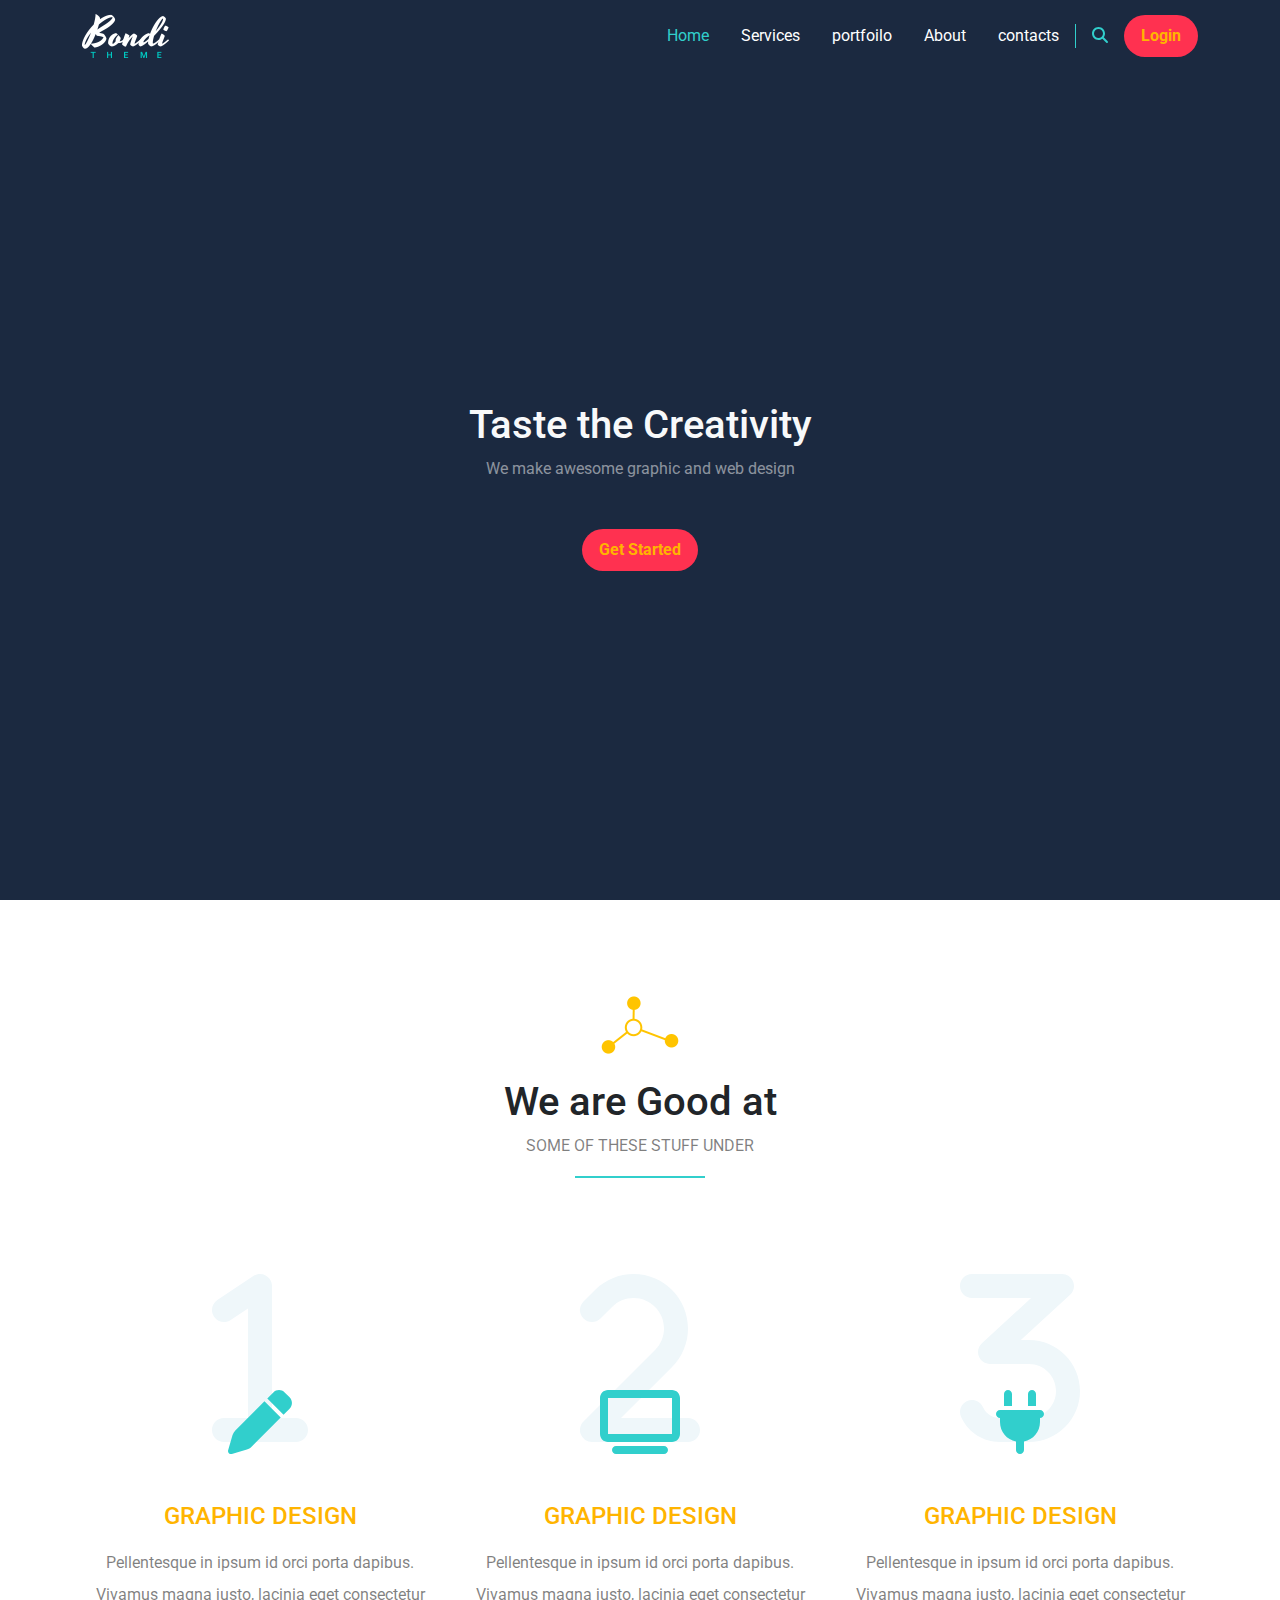
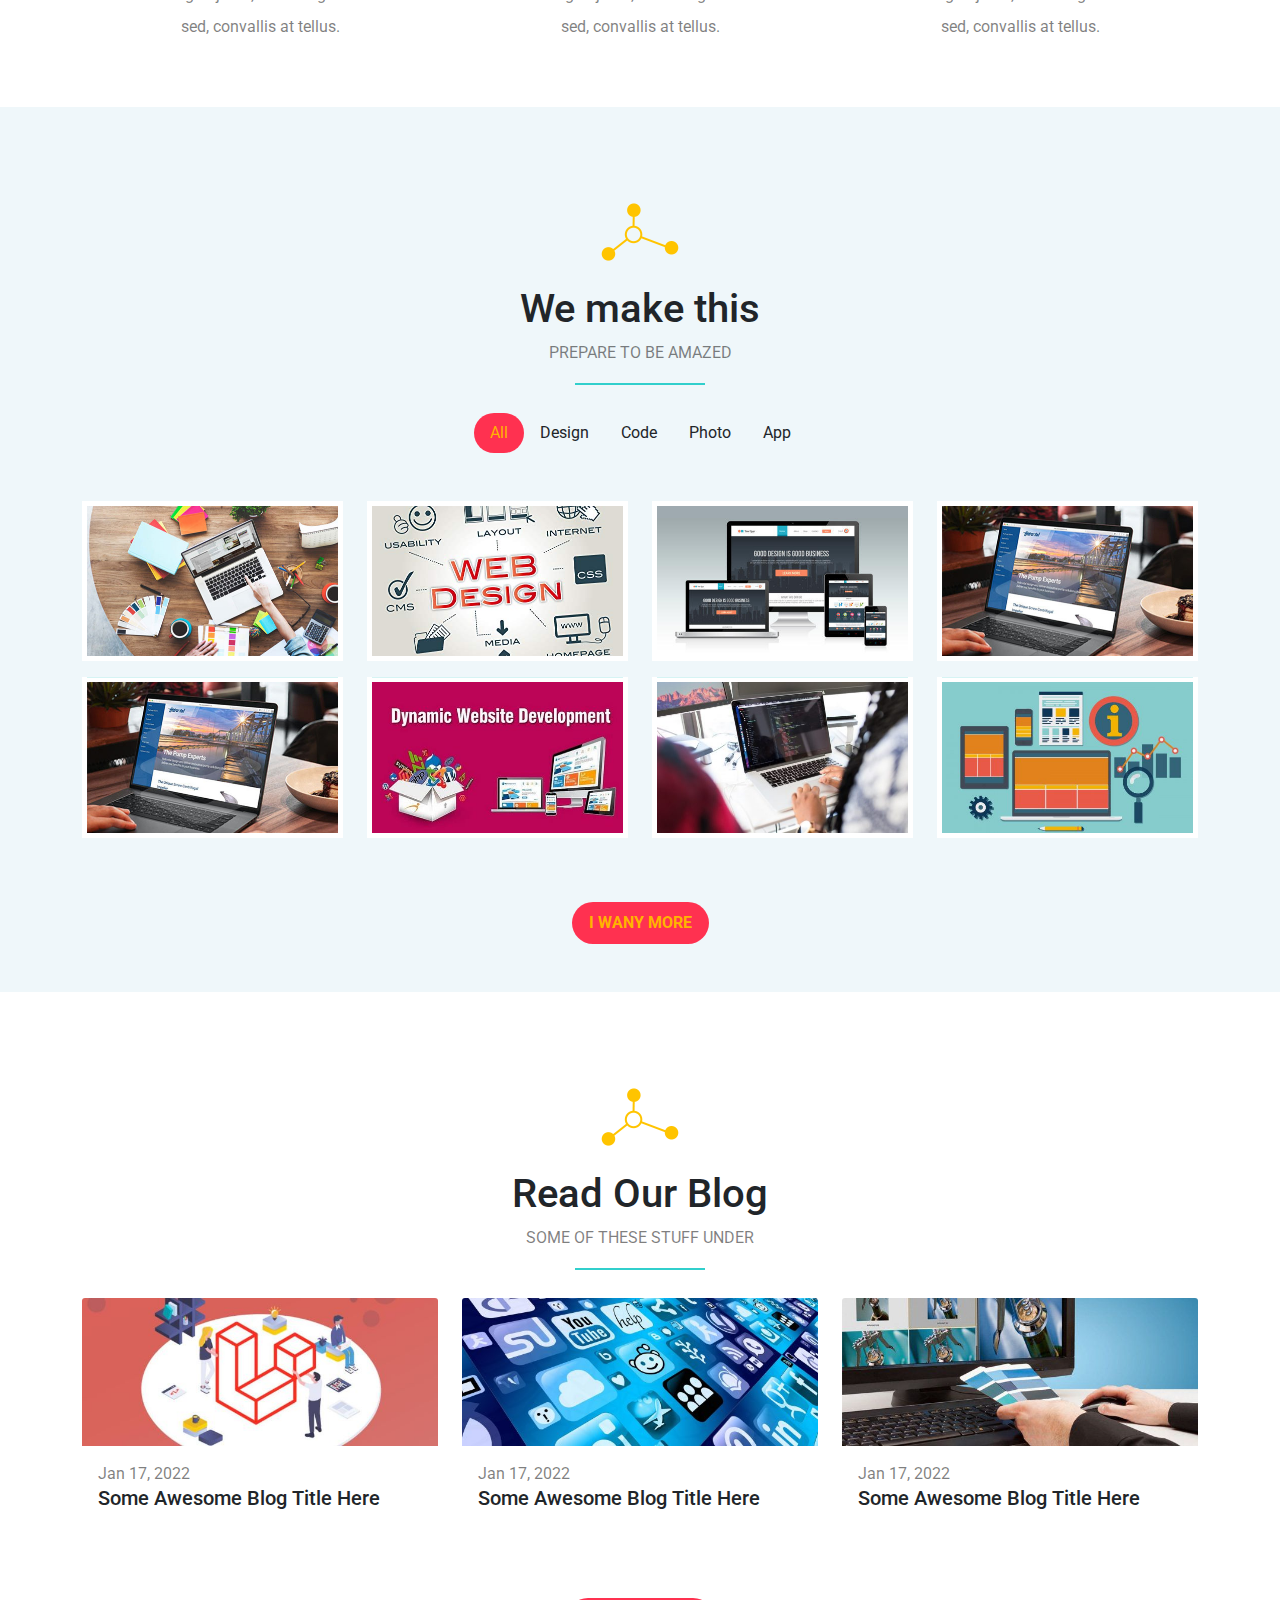
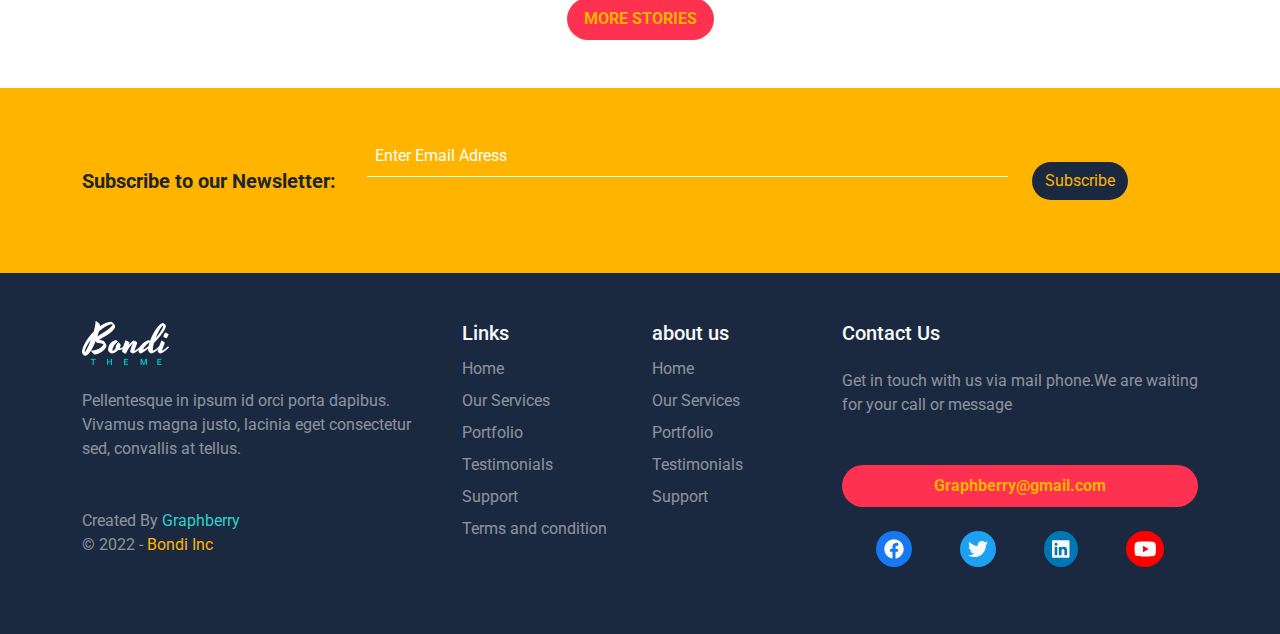
==== index.html @ 6ed1981e "first structure" ====
<!DOCTYPE html>
<html lang="en">
<head>
    <meta charset="UTF-8">
    <meta http-equiv="X-UA-Compatible" content="IE=edge">
    <meta name="viewport" content="width=device-width, initial-scale=1.0">
    <link rel="stylesheet" href="css/bootstrap.min.css">
    <link rel="stylesheet" href="css/all.min.css">
    <link rel="stylesheet" href="css/bondi.css">
    <link rel="preconnect" href="https://fonts.googleapis.com">
    <link rel="preconnect" href="https://fonts.gstatic.com" crossorigin>
    <link href="https://fonts.googleapis.com/css2?family=Roboto:wght@100;300;400&display=swap" rel="stylesheet">
    <title>Bondi</title>
</head>
<body>
    <nav class="navbar navbar-expand-lg sticky-top">
        <div class="container">
          <a class="navbar-brand" href="#">
            <img src="imgs/logo.png" alt="">
        </a>
          <button class="navbar-toggler" 
                  type="button"
                   data-bs-toggle="collapse" 
                   data-bs-target="#main" 
                   aria-controls="main" 
                   aria-expanded="false" 
                   aria-label="Toggle navigation">
            <i class="fa-solid fa-bars-staggered"></i>
          </button>
          <div class="collapse navbar-collapse" id="main">
            <ul class="navbar-nav ms-auto mb-2 mb-lg-0">
              <li class="nav-item">
                <a class="nav-link active p-2 p-lg-3" aria-current="page" href="#">Home</a>
              </li>
              <li class="nav-item">
                <a class="nav-link p-lg-3" href="#">Services</a>
              </li>
              <li class="nav-item">
                <a class="nav-link p-lg-3" href="#">portfoilo</a>
              </li>
              <li class="nav-item">
                <a class="nav-link p-lg-3" href="#">About</a>
              </li>
              <li class="nav-item">
                <a class="nav-link p-lg-3" href="#">contacts</a>
              </li>
            </ul>
            <div class="search ps-3 pe-3 d-none d-lg-block">
                <i class="fa-solid fa-magnifying-glass"></i>
            </div>
            <a href="#" class="btn main-btn rounded-pill">Login</a>
          </div>
        </div>
      </nav>
      <!-- landing -->
      <div class="landing d-flex justify-content-center align-items-center">
        <div class="text-center text-light">
            <h1 class="heading">Taste the Creativity</h1>
            <p class="fs-6 text-white-50 mb-5">We make awesome graphic and web design</p>
            <a href="#" class="btn main-btn rounded-pill">Get Started</a>
        </div>
      </div>
      <!-- features -->
      <div class="features text-center pt-5 pb-5">
        <div class="container">
            <div class="main-title mt-5 mb-5 position-relative">
                <img src="imgs/title.png" class="mb-4"alt="features-title">
                <h1>We are Good at</h1>
                <p class="text-uppercase text-black-50">some of these stuff under</p>
            </div>
            <div class="row">
                <div class="col-md-6 col-lg-4">
                    <div class="feat">
                        <div class="icon-holder mb-5 mt-5 position-relative">
                            <i class="fa-solid fa-1 position-absolute bottom-0 number"></i>
                            <i class="fa-solid fa-pen position-absolute bottom-0 icon fa-4x"></i>
                        </div>
                        <h4 class="text-uppercase mb-3 mt-3">graphic design</h4>
                        <p class="text-black-50 lh-lg">Pellentesque in ipsum id orci porta dapibus. 
                            Vivamus magna justo, lacinia eget consectetur
                             sed, convallis at tellus.</p>
                    </div>
                </div>
                <div class="col-md-6 col-lg-4">
                    <div class="feat">
                        <div class="icon-holder mb-5 mt-5 position-relative">
                            <i class="fa-solid fa-2 position-absolute bottom-0 number"></i>
                            <i class="fa-solid fa-tv position-absolute bottom-0 icon fa-4x"></i>
                        </div>
                        <h4 class="text-uppercase mb-3 mt-3">graphic design</h4>
                        <p class="text-black-50 lh-lg">Pellentesque in ipsum id orci porta dapibus. 
                            Vivamus magna justo, lacinia eget consectetur
                             sed, convallis at tellus.</p>
                    </div>
                </div>
                <div class="col-md-6 col-lg-4">
                    <div class="feat">
                        <div class="icon-holder mb-5 mt-5 position-relative">
                            <i class="fa-solid fa-3 position-absolute bottom-0 number"></i>
                            <i class="fa-solid fa-plug position-absolute bottom-0 icon fa-4x"></i>
                        </div>
                        <h4 class="text-uppercase mb-3 mt-3">graphic design</h4>
                        <p class="text-black-50 lh-lg">Pellentesque in ipsum id orci porta dapibus. 
                            Vivamus magna justo, lacinia eget consectetur
                             sed, convallis at tellus.</p>
                    </div>
                </div>
            </div>
        </div>
      </div>
      <!-- our work -->
      <div class="our-work text-center pt-5 pb-5">
        <div class="container">
            <div class="main-title mt-5 mb-5 position-relative">
                <img src="imgs/title.png" class="mb-4"alt="features-title">
                <h1>We make this</h1>
                <p class="text-uppercase text-black-50">prepare to be amazed</p>
            </div>
            <ul class="list-unstyled d-flex justify-content-center mt-5 mb-5">
                <li class="active rounded-pill">All</li>
                <li>Design</li>
                <li>Code</li>
                <li>Photo</li>
                <li>App</li>
            </ul>
            <div class="row">
                <div class="col-sm-6 col-md-4 col-lg-3">
                    <div class="box bg-white mb-3" data-work="Design">
                    <img src="imgs/work-01.jpg" alt="" class="img-fluid">
                    </div>
                </div>
                <div class="col-sm-6 col-md-4 col-lg-3">
                    <div class="box bg-white mb-3" data-work="Design">
                    <img src="imgs/work-02.jpg" alt="" class="img-fluid">
                    </div>
                </div>
                <div class="col-sm-6 col-md-4 col-lg-3">
                    <div class="box bg-white mb-3" data-work="Design">
                    <img src="imgs/work-03.jpg" alt="" class="img-fluid">
                    </div>
                </div>
                <div class="col-sm-6 col-md-4 col-lg-3">
                    <div class="box bg-white mb-3" data-work="Design">
                    <img src="imgs/work-04.jpg" alt="" class="img-fluid">
                    </div>
                </div>
                <div class="col-sm-6 col-md-4 col-lg-3">
                    <div class="box bg-white mb-3" data-work="Design">
                    <img src="imgs/work-04.jpg" alt="" class="img-fluid">
                    </div>
                </div>
                <div class="col-sm-6 col-md-4 col-lg-3">
                    <div class="box bg-white mb-3" data-work="Design">
                    <img src="imgs/work-06.jpg" alt="" class="img-fluid">
                    </div>
                </div>
                <div class="col-sm-6 col-md-4 col-lg-3">
                    <div class="box bg-white mb-3" data-work="Design">
                    <img src="imgs/work-07.jpg" alt="" class="img-fluid">
                    </div>
                </div>
                <div class="col-sm-6 col-md-4 col-lg-3">
                    <div class="box bg-white mb-3" data-work="Design">
                    <img src="imgs/work-08.jpg" alt="" class="img-fluid">
                    </div>
                </div>
            </div>
            <div class="d-flex justify-content-center mt-5">
                <a href="#" class="btn main-btn rounded-pill text-uppercase">I wany more</a>
            </div>
        </div>
      </div>
      <!-- blog -->
      <div class="blog pt-5 pb-5 ">
        <div class="container">
            <div class="main-title mt-5 mb-5 position-relative text-center">
                <img src="imgs/title.png" class="mb-4"alt="features-title">
                <h1>Read Our Blog</h1>
                <p class="text-uppercase text-black-50">some of these stuff under</p>
            </div>
            <div class="row">
                <div class="col-md-6 col-lg-4">
                    <div class="card mb-3" >
                        <img src="imgs/blog-1.jpg" class="card-img-top" alt="...">
                        <div class="card-body">
                            <span class="text-black-50">Jan 17, 2022</span>
                          <h5 class="card-title">Some Awesome Blog Title Here</h5>
                        </div>
                      </div>
                </div>
                <div class="col-md-6 col-lg-4">
                    <div class="card mb-3" >
                        <img src="imgs/blog-3.jpg" class="card-img-top" alt="...">
                        <div class="card-body">
                            <span class="text-black-50">Jan 17, 2022</span>
                          <h5 class="card-title">Some Awesome Blog Title Here</h5>
                        </div>
                      </div>
                </div>
                <div class="col-md-6 col-lg-4">
                    <div class="card mb-3" >
                        <img src="imgs/blog-2.jpg" class="card-img-top" alt="...">
                        <div class="card-body">
                            <span class="text-black-50">Jan 17, 2022</span>
                          <h5 class="card-title">Some Awesome Blog Title Here</h5>
                        </div>
                      </div>
                </div>

            </div>
            <div class="d-flex justify-content-center mt-5">
                <a href="test.html" class="btn main-btn rounded-pill text-uppercase"> more stories</a>
            </div>
        </div>
      </div>
      <!-- subscribe -->
      <div class="subscribe pb-5 pt-5">
        <div class="container">
            <form class="row align-items-center">
                <div class="col-md-6 col-lg-3">
                    <div class="fw-bold fs-5">Subscribe to our Newsletter:</div>
                </div>
                <div class="col-md-6 col-lg-7">
                    <input type="text" class="input-email w-100 bg-transparent text-light p-2 mb-3 mb-lg-5 " placeholder="Enter Email Adress">
                </div>
                <div class="col-md-6 col-lg-2">
                    <a href="#" class="btn rounded-pill sub-btn ">Subscribe</a>
                </div>
            </form>
        </div>
      </div>
      <!-- footer -->
      <div class="footer pt-5 pb-5 text-white-50">
        <div class="container">
            <div class="row">
                <div class="col-md-6 col-lg-4">
                    <div class="info">
                        <img src="imgs/logo.png" alt="">
                        <p class="mt-4 mb-5">Pellentesque in ipsum id orci porta dapibus. Vivamus magna justo, lacinia eget consectetur sed, convallis at tellus.</p>
                    </div>
                    <div class="copy-right mb-4">
                        Created By <span>Graphberry</span> 
                        <div>&copy; 2022 - <span>Bondi Inc</span> </div>
                    </div>

                </div>
                <div class="col-md-6 col-lg-2">
                    <div class="links">
                        <h5 class="text-light">Links</h5>
                        <ul class="list-unstyled lh-lg">
                            <li>Home</li>
                            <li>Our Services</li>
                            <li>Portfolio</li>
                            <li>Testimonials</li>
                            <li>Support</li>
                            <li>Terms and condition</li>
                        </ul>
                    </div>
                </div>
                <div class="col-md-6 col-lg-2">
                    <div class="links">
                        <h5 class="text-light">about us</h5>
                        <ul class="list-unstyled lh-lg">
                            <li>Home</li>
                            <li>Our Services</li>
                            <li>Portfolio</li>
                            <li>Testimonials</li>
                            <li>Support</li>
                            
                        </ul>
                    </div>
                </div>
                <div class="col-md-6 col-lg-4">
                    <div class="contact">
                        <h5 class="text-light">Contact Us</h5>
                        <p class="mt-4 mb-5">Get in touch with us via mail phone.We are waiting for your call or message</p>
                        <a href="#" class="btn main-btn w-100 rounded-pill mb-4">Graphberry@gmail.com</a>
                    </div>
                    <div class="icons d-flex justify-content-center align-items-center">
                        <ul class="d-flex gap-5 list-unstyled">
                           <li><a href="" class="d-block text-light"><i class="fa-brands fa-facebook fa-lg p-2 face rounded-circle"></i></a></li>
                           <li><a href="" class="d-block text-light"><i class="fa-brands fa-twitter fa-lg  p-2 twit rounded-circle"></i></a></li>
                           <li><a href="" class="d-block text-light"><i class="fa-brands fa-linkedin fa-lg  p-2 linked rounded-circle"></i></a></li>
                           <li><a href="" class="d-block text-light"><i class="fa-brands fa-youtube fa-lg  p-2 yout rounded-circle"></i></a></li>
                        </ul>
                    </div>
                </div>
            </div>
        </div>
      </div>

    <script src="js/all.min.js"></script>
    <script src="js/bootstrap.bundle.min.js"></script>
</body>
</html>
---- css/bondi.css ----
:root{
    --bg-dark:#1b2940;
    --bg-green:#31cfcc;
    --btn-color:#ff3150;
    --yellow-color:#ffb400;
    --section-color:#eff7fa;
}
body{
    font-family: 'Roboto', sans-serif;
}
/* navbar */
.navbar{
    background-color: var(--bg-dark);
}
.navbar .navbar-nav .nav-link{
    color: white;
}
.navbar .navbar-nav .nav-link.active,
.navbar .navbar-nav .nav-link:focus,
.navbar .navbar-nav .nav-link:hover{
    color: var(--bg-green);
}
.navbar .search{
    border-left: 1px solid var(--bg-green);

}
.navbar .search svg{
    color: var(--bg-green);
}
.navbar .navbar-toggler{
    color: white;
    font-size: 20px;
    border-color: white;
}
.navbar .navbar-toggler:focus{
    box-shadow: none;
    border-color: var(--bg-green);

}
.main-btn{
    background-color: var(--btn-color);
    color: var(--yellow-color);
    padding: 0.5rem 1rem;
    font-weight: bold;
    outline: none;
}
.main-btn:focus,
.main-btn:hover{
    color: var(--yellow-color);
    border-color: transparent;
}
.landing{
    background-color: var(--bg-dark);
    min-height: calc(100vh - 72px);
}
/* features */
.main-title::after{
    content: "";
    position: absolute;
    width: 130px;
    height: 2px;
    bottom: -20px;
    left: 50%;
    transform: translate(-50%);
    -webkit-transform: translate(-50%);
    -moz-transform: translate(-50%);
    -ms-transform: translate(-50%);
    -o-transform: translate(-50%);
    background-color: var(--bg-green);
}
.features .icon-holder{
    height: 200px;
}
.features .icon-holder svg{
    left:50%;
    transform: translate(-50%);
    -webkit-transform: translate(-50%);
    -moz-transform: translate(-50%);
    -ms-transform: translate(-50%);
    -o-transform: translate(-50%);
}
.features .feat h4{
    color: var(--yellow-color);
}
.features .number{
    font-size: 12rem;
    color:var(--section-color) ;
}
.features .icon{
    color: var(--bg-green);
}
/* our work */
.our-work{
    background-color: var(--section-color);
}
.our-work ul .active{
    background-color: var(--btn-color);
    color: var(--yellow-color);
}
.our-work ul li{
      padding: 0.5rem 1rem;
      cursor: pointer;

}
.our-work ul li:not(.active):hover{
    color: var(--yellow-color);
}
.our-work .box{
    padding: 5px;
    overflow: hidden;
    position: relative;
}
.our-work .box::before{
    content: attr(data-work);
    position: absolute;
    background-color: rgb(109 218 216 / 69%);
    width: calc(100% - 10px);
    height: calc(100% - 10px);
    display: flex;
    align-items: center;
    justify-content: center;
    font-size: 1.5rem;
    color: white;
    font-weight: bold;
    transition: 0.3s;
    -webkit-transition: 0.3s;
    -moz-transition: 0.3s;
    -ms-transition: 0.3s;
    -o-transition: 0.3s;
    transform: translateY(calc(-100% - 5px));
    -webkit-transform: translateY(calc(-100% - 5px));
    -moz-transform: translateY(calc(-100% - 5px));
    -ms-transform: translateY(calc(-100% - 5px));
    -o-transform: translateY(calc(-100% - 5px));
}
.our-work .box:hover:before{
    transform: translateY(0);
    -webkit-transform: translateY(0);
    -moz-transform: translateY(0);
    -ms-transform: translateY(0);
    -o-transform: translateY(0);
}
/* blog */
.blog .card{
    border: none;
}
.subscribe{
    background-color: var(--yellow-color);
}
.subscribe .input-email{
    border: none;
    border-bottom: 1px solid white;
    
}
.subscribe .input-email:focus{
    outline: none;
}
.subscribe .input-email::placeholder{
    color: white;
}
.subscribe .sub-btn{
    background-color: var(--bg-dark);
    color: var(--yellow-color);
}
/* footer */
.footer{
    background-color: var(--bg-dark);
}
.footer .copy-right > span{
    color: var(--bg-green);
}
 .footer .copy-right div span{
    color: var(--yellow-color);
 }
/* footer */
.footer .face{
    background-color: #1877f2;
}
.footer .twit{
    background-color: #1da1f2;
}
.footer .linked{
    background-color: #0077b5;
}
.footer .yout{
    background-color: #ff0000;
}
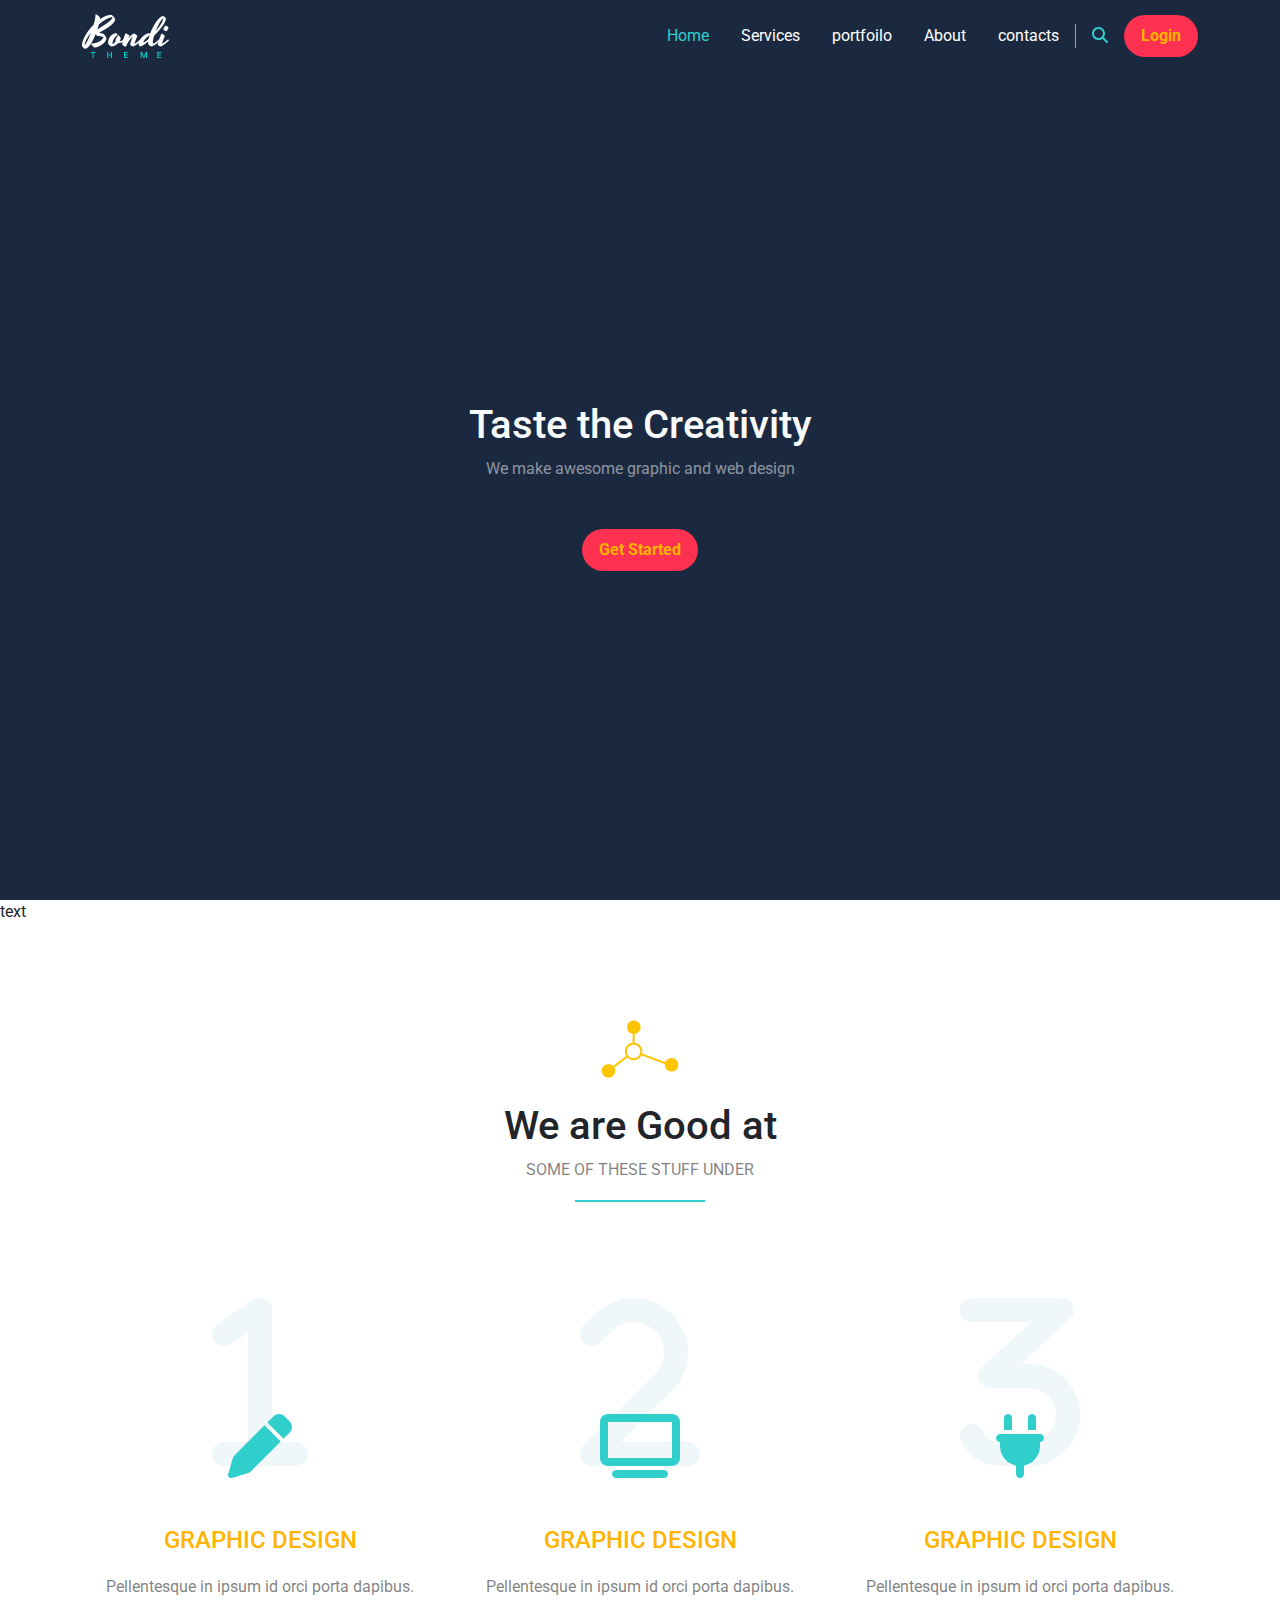
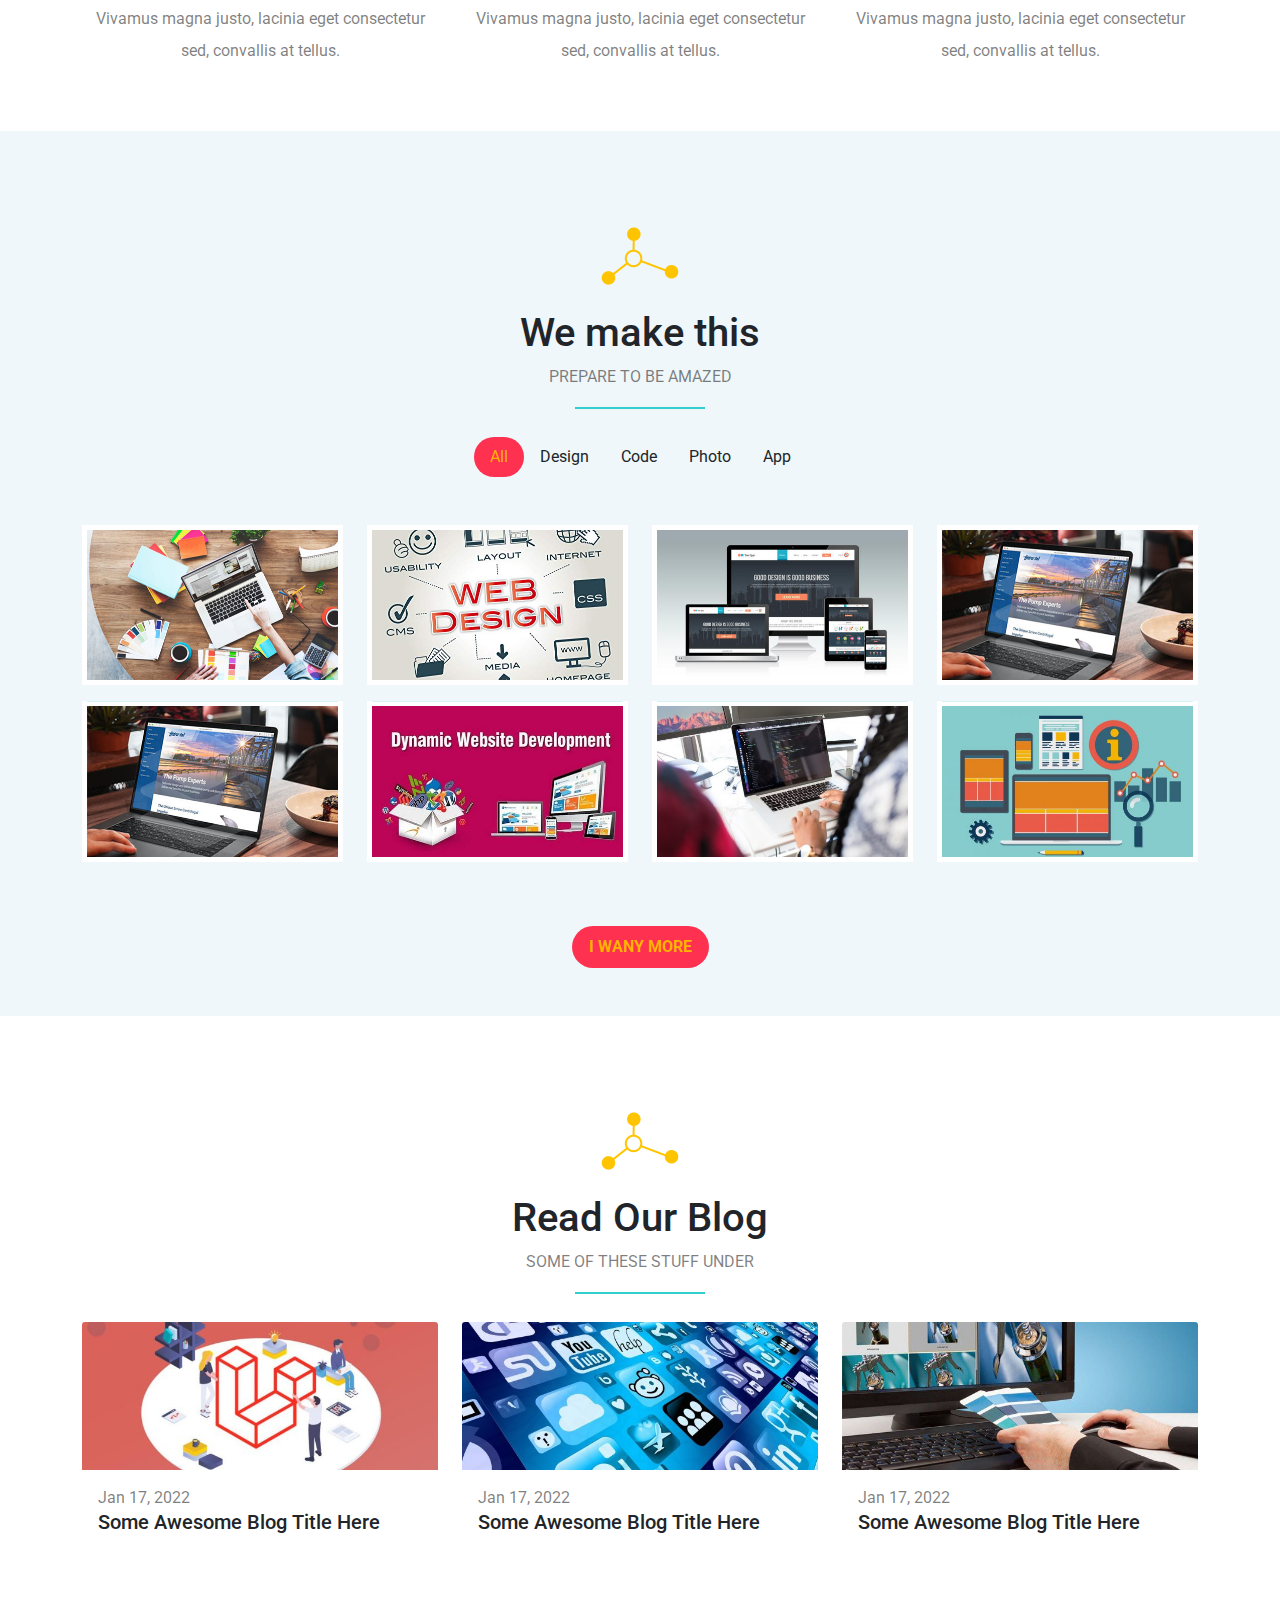
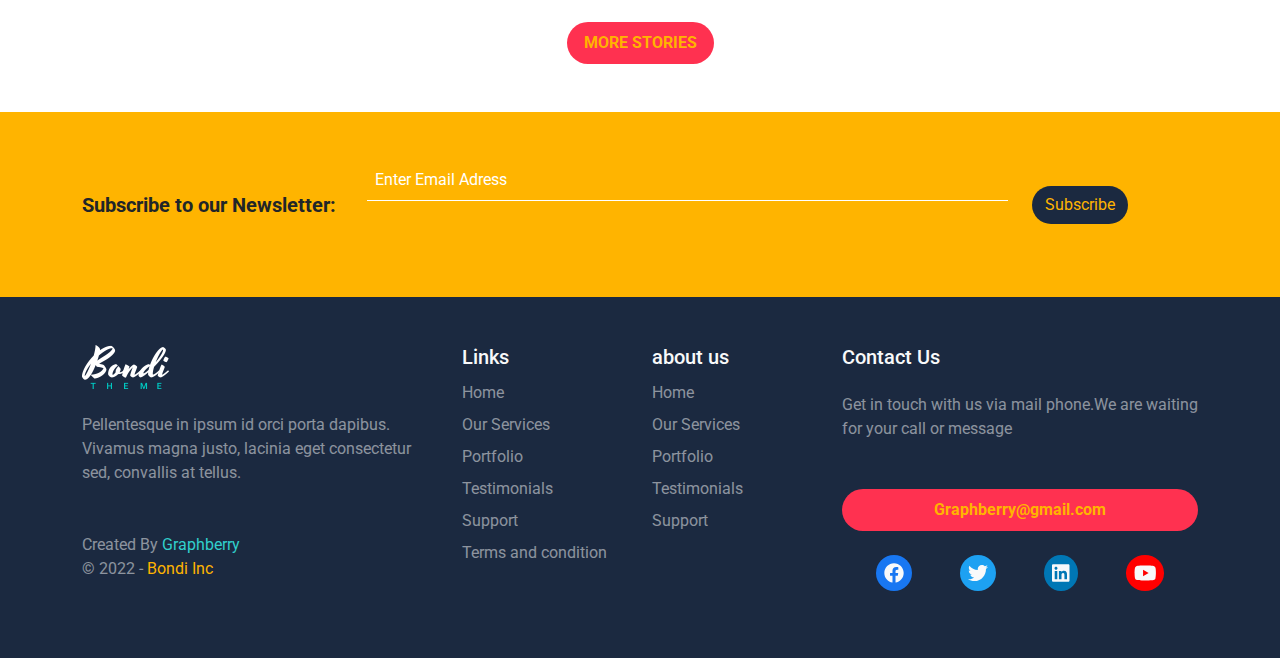
==== commit 159e15e8: "modify index.html" ====
--- a/index.html
+++ b/index.html
@@ -61,6 +61,7 @@
         </div>
       </div>
       <!-- features -->
+      <div>text</div>
       <div class="features text-center pt-5 pb-5">
         <div class="container">
             <div class="main-title mt-5 mb-5 position-relative">
